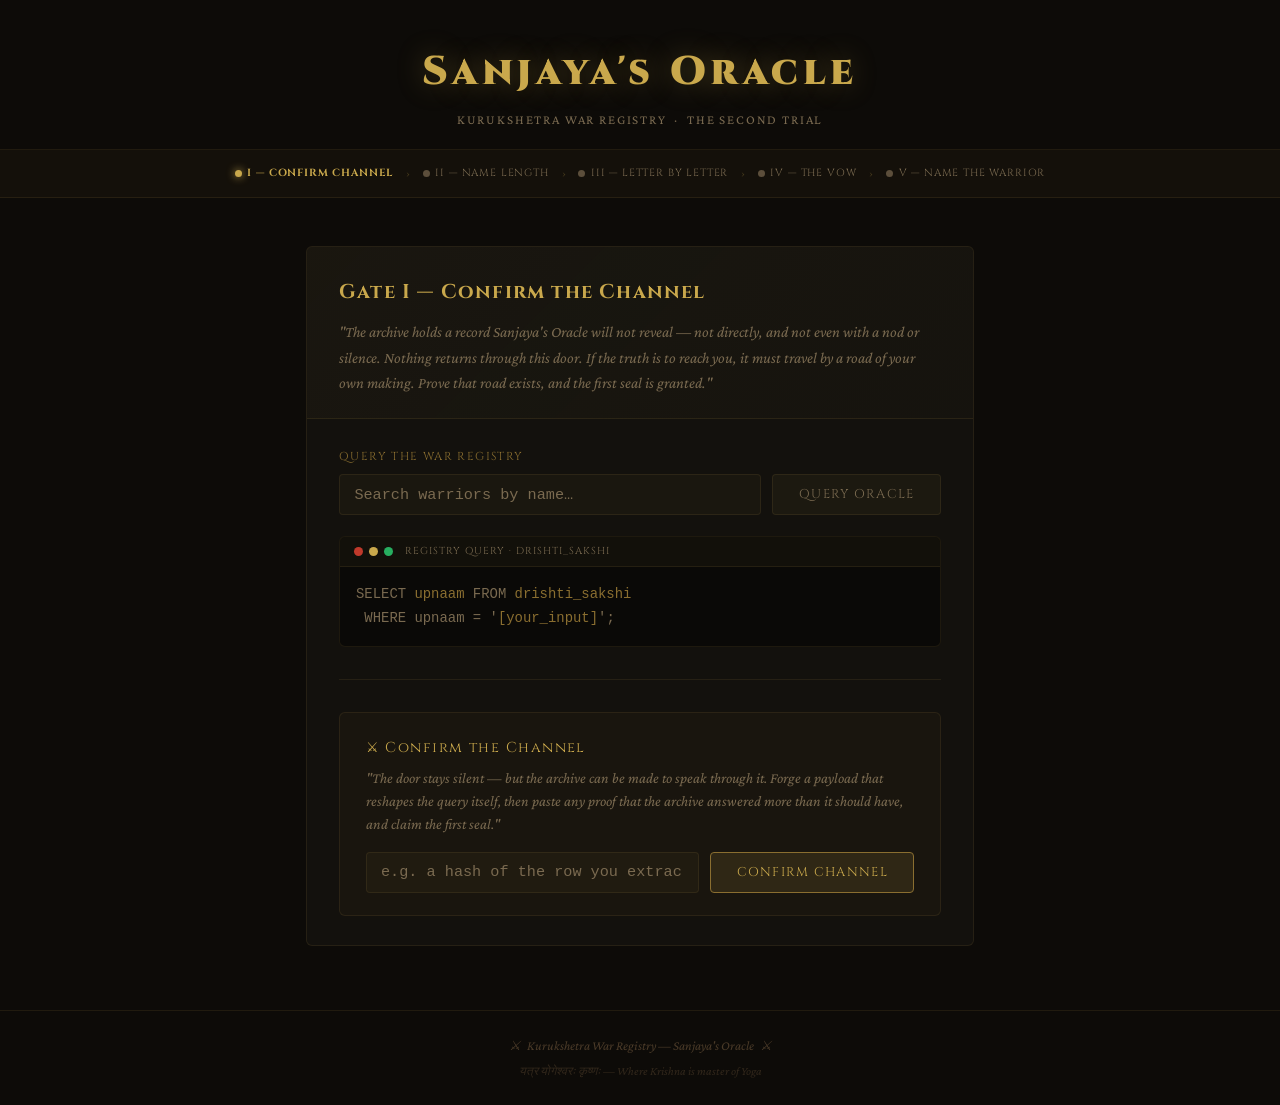
==== index.html @ 2afe05dc "final" ====
<!DOCTYPE html>
<html lang="en">
<head>
    <meta charset="UTF-8">
    <meta name="viewport" content="width=device-width, initial-scale=1.0">
    <title>Sanjaya's Oracle &mdash; Gate I: Confirm the Channel</title>
    <meta name="description" content="Sanjaya's Oracle &mdash; The Second Trial. A record the archive will not show. Find another road.">
    <link rel="preconnect" href="https://fonts.googleapis.com">
    <link rel="preconnect" href="https://fonts.gstatic.com" crossorigin>
    <link href="https://fonts.googleapis.com/css2?family=Cinzel:wght@400;600;700;900&family=Crimson+Pro:ital,wght@0,300;0,400;0,600;1,300;1,400&display=swap" rel="stylesheet">
    <link rel="stylesheet" href="css/style.css">
</head>
<body>

<div id="oracle-header-slot"></div>

<main class="main-container">
<div class="oracle-card fade-in">

    <div class="card-header">
        <div class="card-title">Gate I &mdash; Confirm the Channel</div>
        <div class="card-lore">
            "The archive holds a record Sanjaya's Oracle will not reveal &mdash; not directly,
            and not even with a nod or silence. Nothing returns through this door.
            If the truth is to reach you, it must travel by a road of your own making.
            Prove that road exists, and the first seal is granted."
        </div>
    </div>

    <div class="card-body">

        <div id="alert-container"></div>

        <div id="unlocked-section" style="display:none;">
            <div class="token-reveal fade-in">
                <div class="token-label">Gate I &mdash; Token Issued</div>
                <div class="token-value">AKSHA-1-7f2c19</div>
            </div>
            <p style="color:var(--text-dim); font-style:italic; margin-bottom:1.5rem;">
                The channel is open. The Oracle knows a path exists. Proceed to Gate II.
            </p>
            <a href="level2.html" class="btn btn-primary glow" id="proceed-gate2">
                Proceed to Gate II &rarr;
            </a>
        </div>

        <form id="search-form-1" style="margin-top:0;">
            <div class="form-group">
                <label class="form-label" for="search1">Query the War Registry</label>
                <div style="display:flex; gap:0.7rem; flex-wrap:wrap;">
                    <input
                        type="text"
                        class="form-input"
                        id="search1"
                        placeholder="Search warriors by name&hellip;"
                        spellcheck="false"
                        autocomplete="off"
                        style="flex:1; min-width:200px;"
                    >
                    <button type="submit" class="btn btn-secondary" id="btn-search-1">
                        Query Oracle
                    </button>
                </div>
            </div>
        </form>

        <div class="terminal" style="margin-top:0.5rem;">
            <div class="terminal-header">
                <span class="t-dot r"></span>
                <span class="t-dot y"></span>
                <span class="t-dot g"></span>
                <span class="terminal-caption">Registry Query &middot; drishti_sakshi</span>
            </div>
            <div class="terminal-body">
                <div class="query-hint">
                    SELECT <span class="var">upnaam</span>
                    FROM <span class="var">drishti_sakshi</span><br>
                    &nbsp;WHERE upnaam = '<span class="var">[your_input]</span>';
                </div>

                <div id="search-feedback" style="display:none;">
                    <div class="oob-notice fade-in">
                        &mdash; The Oracle does not speak. No row, no error, no silence. &mdash;<br>
                        <span style="font-size:0.8rem;">Whatever you sent, nothing comes back through this door.</span>
                    </div>
                </div>
            </div>
        </div>

        <div id="claim-section">
            <hr class="section-divider" style="margin:2rem 0;">
            <div class="claim-box">
                <div class="claim-title">&#x2694; Confirm the Channel</div>
                <div class="claim-lore">
                    "The door stays silent &mdash; but the archive can be made to speak
                    through it. Forge a payload that reshapes the query itself, then
                    paste any proof that the archive answered more than it should
                    have, and claim the first seal."
                </div>
                <form id="channel-form" autocomplete="off">
                    <div class="claim-inline">
                        <input
                            type="text"
                            class="form-input"
                            id="callback-proof"
                            placeholder="e.g. a hash of the row you extracted"
                            spellcheck="false"
                            autocomplete="off"
                        >
                        <button type="submit" class="btn btn-primary" id="btn-confirm">
                            Confirm Channel
                        </button>
                    </div>
                </form>
            </div>
        </div>

    </div>
</div>
</main>

<div id="oracle-footer-slot"></div>

<script src="js/app.js"></script>
<script>
document.addEventListener('DOMContentLoaded', function() {
    renderHeaderAndNav(1, "Sanjaya's Oracle \u2014 Gate I: Confirm the Channel");

    var isUnlocked = (getOracleLevel() >= 2);
    var unlockedSec = document.getElementById('unlocked-section');
    var claimSec = document.getElementById('claim-section');
    var searchForm = document.getElementById('search-form-1');
    var alertContainer = document.getElementById('alert-container');

    if (isUnlocked) {
        unlockedSec.style.display = 'block';
        claimSec.style.display = 'none';
        searchForm.style.marginTop = '2rem';
    }

    searchForm.addEventListener('submit', function(e) {
        e.preventDefault();
        var val = document.getElementById('search1').value.trim();
        if (val !== '') {
            oracleQuery(val);
            document.getElementById('search-feedback').style.display = 'block';
        }
    });

    var channelForm = document.getElementById('channel-form');
    channelForm.addEventListener('submit', function(e) {
        e.preventDefault();
        var proof = document.getElementById('callback-proof').value.trim();
        alertContainer.innerHTML = '';

        if (proof === '') {
            alertContainer.innerHTML = '<div class="alert alert-error fade-in">' +
                '<span class="alert-icon">&#x2716;</span>' +
                'No proof received. The Oracle will not advance without evidence of the callback.' +
                '</div>';
            return;
        }

        oracleApi('channel', proof).then(function(res) {
            if (res.ok) {
                setOracleLevel(2);
                renderHeaderAndNav(1, "Sanjaya's Oracle \u2014 Gate I: Confirm the Channel");
                alertContainer.innerHTML = '<div class="alert alert-success fade-in">' +
                    '<span class="alert-icon">&#x2714;</span>' +
                    'The channel is confirmed. A road apart from this door now exists. Proceed.' +
                    '</div>';
                unlockedSec.style.display = 'block';
                claimSec.style.display = 'none';
                searchForm.style.marginTop = '2rem';
            } else {
                alertContainer.innerHTML = '<div class="alert alert-error fade-in">' +
                    '<span class="alert-icon">&#x2716;</span>' +
                    'No proof received. The Oracle will not advance without evidence of the callback.' +
                    '</div>';
            }
        }).catch(function() {
            alertContainer.innerHTML = '<div class="alert alert-error fade-in">' +
                '<span class="alert-icon">&#x2716;</span>' +
                'The Oracle is unreachable. Try again in a moment.' +
                '</div>';
        });
    });
});
</script>
</body>
</html>
---- css/style.css ----
:root {
    --bg:          #0d0b08;
    --bg-card:     #13110d;
    --border:      rgba(201,168,76,0.25);
    --border-dim:  rgba(201,168,76,0.10);
    --gold:        #c9a84c;
    --gold-dim:    #8a6e30;
    --text:        #d4c5a0;
    --text-dim:    #7a6a50;
    --red:         #c0392b;
    --green:       #27ae60;
    --radius:      6px;
}
*, *::before, *::after { box-sizing: border-box; margin: 0; padding: 0; }
html { font-size: 16px; }
body {
    font-family: 'Crimson Pro', Georgia, serif;
    background: var(--bg);
    color: var(--text);
    min-height: 100vh;
    line-height: 1.6;
}
.oracle-header {
    text-align: center;
    padding: 2.5rem 1rem 1.2rem;
    border-bottom: 1px solid var(--border-dim);
}
.oracle-title {
    font-family: 'Cinzel', serif;
    font-size: clamp(1.6rem, 4vw, 2.5rem);
    font-weight: 900;
    letter-spacing: 0.12em;
    color: var(--gold);
    text-shadow: 0 0 28px rgba(201,168,76,0.35);
}
.oracle-subtitle {
    font-size: 0.82rem;
    color: var(--text-dim);
    letter-spacing: 0.14em;
    text-transform: uppercase;
    margin-top: 0.3rem;
}
.level-bar {
    display: flex;
    align-items: center;
    justify-content: center;
    flex-wrap: wrap;
    gap: 0.3rem;
    padding: 0.7rem 1.5rem;
    background: rgba(201,168,76,0.03);
    border-bottom: 1px solid var(--border-dim);
}
.level-node {
    font-family: 'Cinzel', serif;
    font-size: 0.65rem;
    letter-spacing: 0.08em;
    text-transform: uppercase;
    color: var(--text-dim);
    display: flex;
    align-items: center;
    gap: 0.35rem;
    padding: 0.25rem 0.5rem;
    border-radius: 20px;
    transition: color 0.3s;
    white-space: nowrap;
}
.level-node.done   { color: var(--gold-dim); }
.level-node.active { color: var(--gold); font-weight: 700; }
.level-dot {
    width: 7px;
    height: 7px;
    border-radius: 50%;
    background: currentColor;
    opacity: 0.7;
    flex-shrink: 0;
}
.level-node.active .level-dot {
    box-shadow: 0 0 8px var(--gold);
    opacity: 1;
}
.level-sep { color: var(--border); font-size: 0.7rem; }
.main-container {
    max-width: 700px;
    margin: 3rem auto 2rem;
    padding: 0 1rem;
}
.oracle-card {
    background: var(--bg-card);
    border: 1px solid var(--border-dim);
    border-radius: var(--radius);
    overflow: hidden;
}
.card-header {
    padding: 1.8rem 2rem 1.4rem;
    border-bottom: 1px solid var(--border-dim);
    background: linear-gradient(135deg,
        rgba(201,168,76,0.04) 0%,
        rgba(201,168,76,0.01) 100%);
}
.card-title {
    font-family: 'Cinzel', serif;
    font-size: 1.25rem;
    font-weight: 700;
    color: var(--gold);
    letter-spacing: 0.06em;
    margin-bottom: 0.7rem;
}
.card-lore {
    font-style: italic;
    color: var(--text-dim);
    font-size: 0.97rem;
    line-height: 1.65;
}
.card-body { padding: 1.8rem 2rem; }
.alert {
    display: flex;
    align-items: flex-start;
    gap: 0.6rem;
    padding: 0.85rem 1.1rem;
    border-radius: var(--radius);
    font-size: 0.95rem;
    margin-bottom: 1.3rem;
    border: 1px solid transparent;
}
.alert-success {
    background: rgba(39,174,96,0.08);
    border-color: rgba(39,174,96,0.30);
    color: #2ecc71;
}
.alert-error {
    background: rgba(192,57,43,0.08);
    border-color: rgba(192,57,43,0.30);
    color: #e05a4e;
}
.alert-icon { flex-shrink: 0; font-weight: 700; }
.token-reveal {
    background: rgba(201,168,76,0.06);
    border: 1px solid var(--border);
    border-radius: var(--radius);
    padding: 1rem 1.4rem;
    margin-bottom: 1.3rem;
    font-family: 'Courier New', monospace;
}
.token-label {
    font-family: 'Cinzel', serif;
    font-size: 0.68rem;
    letter-spacing: 0.14em;
    text-transform: uppercase;
    color: var(--text-dim);
    margin-bottom: 0.4rem;
}
.token-value {
    font-size: 1.1rem;
    color: var(--gold);
    letter-spacing: 0.08em;
    word-break: break-all;
}
.form-group { margin-bottom: 1.3rem; }
.form-label {
    display: block;
    font-family: 'Cinzel', serif;
    font-size: 0.72rem;
    letter-spacing: 0.12em;
    text-transform: uppercase;
    color: var(--gold-dim);
    margin-bottom: 0.5rem;
}
.form-input {
    width: 100%;
    background: rgba(201,168,76,0.04);
    border: 1px solid var(--border-dim);
    border-radius: 4px;
    padding: 0.65rem 0.9rem;
    color: var(--text);
    font-family: 'Courier New', monospace;
    font-size: 0.95rem;
    outline: none;
    transition: border-color 0.25s, box-shadow 0.25s;
}
.form-input:focus {
    border-color: var(--gold-dim);
    box-shadow: 0 0 0 2px rgba(201,168,76,0.12);
}
.form-input::placeholder { color: var(--text-dim); }
.btn {
    display: inline-flex;
    align-items: center;
    justify-content: center;
    gap: 0.4rem;
    font-family: 'Cinzel', serif;
    font-size: 0.8rem;
    letter-spacing: 0.10em;
    text-transform: uppercase;
    text-decoration: none;
    padding: 0.65rem 1.6rem;
    border: 1px solid transparent;
    border-radius: 4px;
    cursor: pointer;
    transition: all 0.25s ease;
    white-space: nowrap;
}
.btn-primary {
    background: rgba(201,168,76,0.12);
    border-color: var(--gold-dim);
    color: var(--gold);
}
.btn-primary:hover {
    background: rgba(201,168,76,0.22);
    border-color: var(--gold);
    color: #f0d97a;
    box-shadow: 0 0 18px rgba(201,168,76,0.30);
}
.btn-secondary {
    background: rgba(201,168,76,0.05);
    border-color: var(--border-dim);
    color: var(--text-dim);
}
.btn-secondary:hover {
    background: rgba(201,168,76,0.10);
    border-color: var(--border);
    color: var(--text);
}
.terminal {
    background: #0a0907;
    border: 1px solid var(--border-dim);
    border-radius: var(--radius);
    overflow: hidden;
    font-family: 'Courier New', monospace;
    font-size: 0.87rem;
}
.terminal-header {
    display: flex;
    align-items: center;
    gap: 0.4rem;
    padding: 0.4rem 0.85rem;
    background: rgba(201,168,76,0.04);
    border-bottom: 1px solid var(--border-dim);
}
.t-dot { width: 9px; height: 9px; border-radius: 50%; }
.t-dot.r { background: #c0392b; }
.t-dot.y { background: #c9a84c; }
.t-dot.g { background: #27ae60; }
.terminal-caption {
    font-family: 'Cinzel', serif;
    font-size: 0.63rem;
    letter-spacing: 0.1em;
    text-transform: uppercase;
    color: var(--text-dim);
    margin-left: 0.3rem;
}
.terminal-body { padding: 1rem; overflow-x: auto; }
.query-hint { color: var(--text-dim); line-height: 1.7; }
.query-hint .var { color: var(--gold-dim); }
.results-table {
    width: 100%;
    border-collapse: collapse;
    margin-top: 0.8rem;
    font-size: 0.88rem;
}
.results-table th {
    font-family: 'Cinzel', serif;
    font-size: 0.62rem;
    letter-spacing: 0.12em;
    text-transform: uppercase;
    color: var(--gold-dim);
    padding: 0.4rem 0.6rem;
    text-align: left;
    border-bottom: 1px solid var(--border-dim);
}
.results-table td {
    padding: 0.4rem 0.6rem;
    color: var(--text);
    border-bottom: 1px solid rgba(201,168,76,0.05);
}
.row-count   { color: var(--text-dim); font-size: 0.78rem; margin-top: 0.6rem; }
.no-results  { color: var(--text-dim); margin-top: 0.6rem; }
.claim-box {
    background: rgba(201,168,76,0.03);
    border: 1px solid var(--border-dim);
    border-radius: var(--radius);
    padding: 1.4rem 1.6rem;
}
.claim-title {
    font-family: 'Cinzel', serif;
    font-size: 0.9rem;
    color: var(--gold);
    letter-spacing: 0.1em;
    margin-bottom: 0.5rem;
}
.claim-lore {
    font-style: italic;
    color: var(--text-dim);
    font-size: 0.93rem;
    margin-bottom: 1rem;
    line-height: 1.55;
}
.claim-inline {
    display: flex;
    gap: 0.7rem;
    flex-wrap: wrap;
}
.claim-inline .form-input { flex: 1; min-width: 180px; }
.section-divider {
    border: none;
    border-top: 1px solid var(--border-dim);
}
.download-reveal {
    text-align: center;
    padding: 2rem 1.5rem;
    background: rgba(39,174,96,0.04);
    border: 1px solid rgba(39,174,96,0.18);
    border-radius: 4px;
}
.download-reveal .big-icon {
    font-size: 3rem;
    margin-bottom: 0.8rem;
    display: block;
    animation: float 3s ease-in-out infinite;
}
.download-title {
    font-family: 'Cinzel', serif;
    font-size: 1.3rem;
    color: #2ecc71;
    margin-bottom: 0.6rem;
}
.download-lore {
    font-style: italic;
    color: var(--text-dim);
    margin-bottom: 1.5rem;
    line-height: 1.6;
    font-size: 1rem;
}
.oob-notice {
    margin-top: 1rem;
    padding: 0.8rem 1.1rem;
    background: rgba(192,57,43,0.05);
    border: 1px solid rgba(192,57,43,0.18);
    border-radius: 4px;
    font-size: 0.88rem;
    color: var(--text-dim);
    font-style: italic;
    text-align: center;
    letter-spacing: 0.02em;
}
@keyframes glow-pulse {
    0%, 100% { box-shadow: 0 0 12px rgba(201,168,76,0.20); }
    50%       { box-shadow: 0 0 28px rgba(201,168,76,0.55); }
}
.glow { animation: glow-pulse 2.8s ease-in-out infinite; }
@keyframes float {
    0%, 100% { transform: translateY(0);   }
    50%       { transform: translateY(-6px); }
}
@keyframes fade-in {
    from { opacity: 0; transform: translateY(8px); }
    to   { opacity: 1; transform: translateY(0);   }
}
.fade-in { animation: fade-in 0.5s ease both; }
.oracle-footer {
    text-align: center;
    padding: 1.5rem 1rem;
    color: #4a3a28;
    font-size: 0.82rem;
    border-top: 1px solid var(--border-dim);
    margin-top: 4rem;
    font-style: italic;
}
.mt-1 { margin-top: 0.5rem; }
.mt-2 { margin-top: 1rem;   }
.mt-3 { margin-top: 1.5rem; }
.mt-4 { margin-top: 2rem;   }
.text-center { text-align: center; }
.monospace   { font-family: 'Courier New', monospace; }
@media (max-width: 600px) {
    .card-body    { padding: 1.2rem; }
    .card-header  { padding: 1.2rem; }
    .main-container { margin: 1rem auto; }
    .level-bar { justify-content: flex-start; overflow-x: auto; }
}
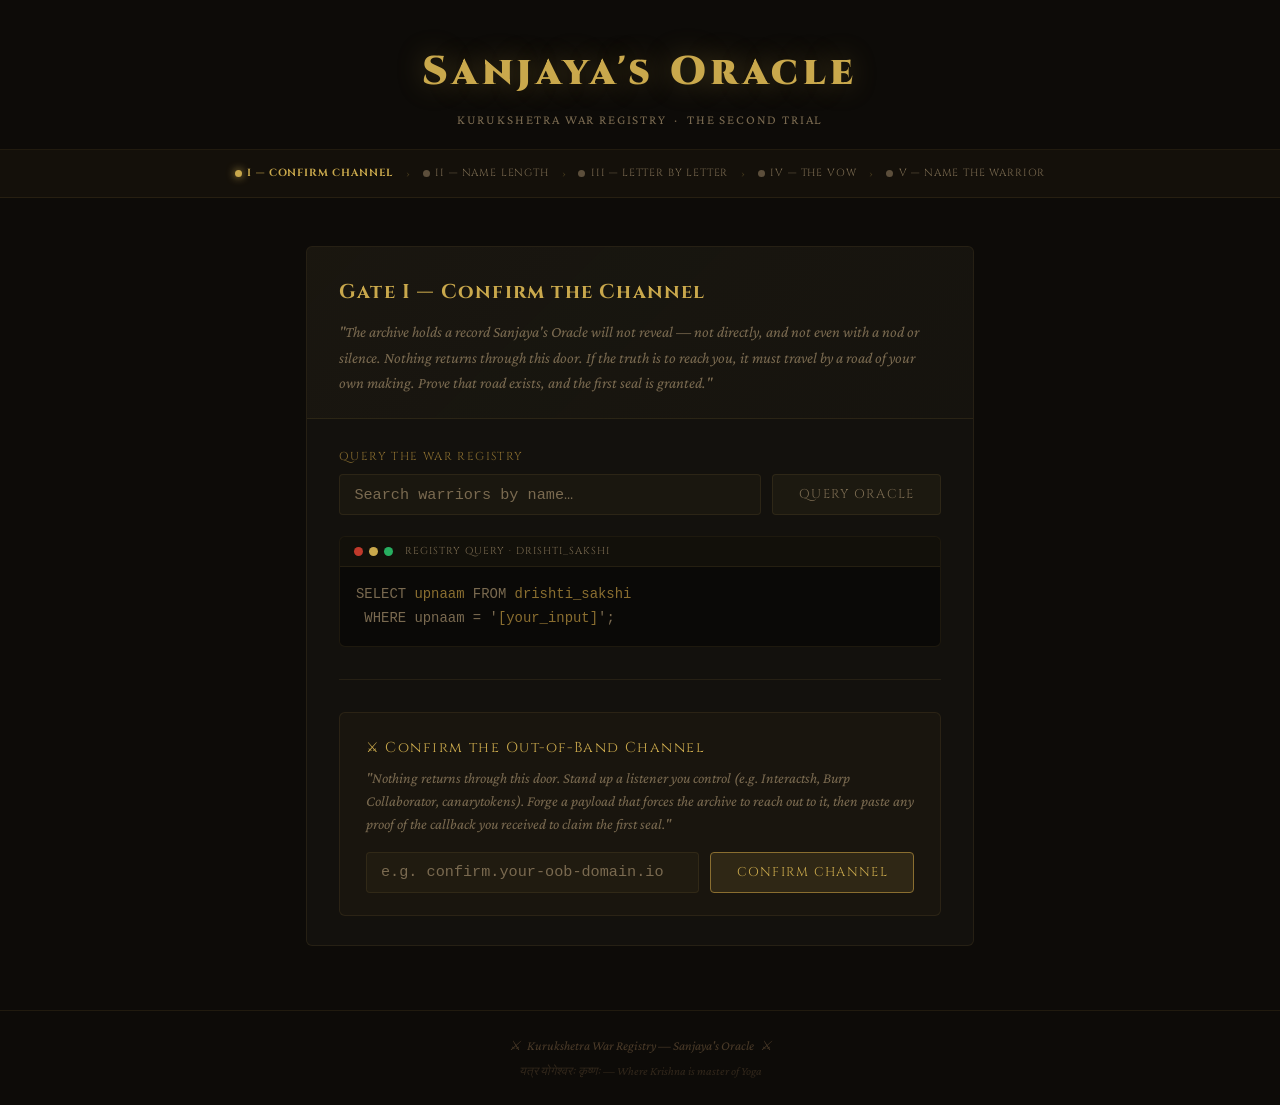
==== commit d4870408: "Restore accurate OOB listener instructions across gates" ====
--- a/index.html
+++ b/index.html
@@ -90,12 +90,12 @@
         <div id="claim-section">
             <hr class="section-divider" style="margin:2rem 0;">
             <div class="claim-box">
-                <div class="claim-title">&#x2694; Confirm the Channel</div>
+                <div class="claim-title">&#x2694; Confirm the Out-of-Band Channel</div>
                 <div class="claim-lore">
-                    "The door stays silent &mdash; but the archive can be made to speak
-                    through it. Forge a payload that reshapes the query itself, then
-                    paste any proof that the archive answered more than it should
-                    have, and claim the first seal."
+                    "Nothing returns through this door. Stand up a listener you control
+                    (e.g. Interactsh, Burp Collaborator, canarytokens). Forge a payload
+                    that forces the archive to reach out to it, then paste any proof of
+                    the callback you received to claim the first seal."
                 </div>
                 <form id="channel-form" autocomplete="off">
                     <div class="claim-inline">
@@ -103,7 +103,7 @@
                             type="text"
                             class="form-input"
                             id="callback-proof"
-                            placeholder="e.g. a hash of the row you extracted"
+                            placeholder="e.g. confirm.your-oob-domain.io"
                             spellcheck="false"
                             autocomplete="off"
                         >
